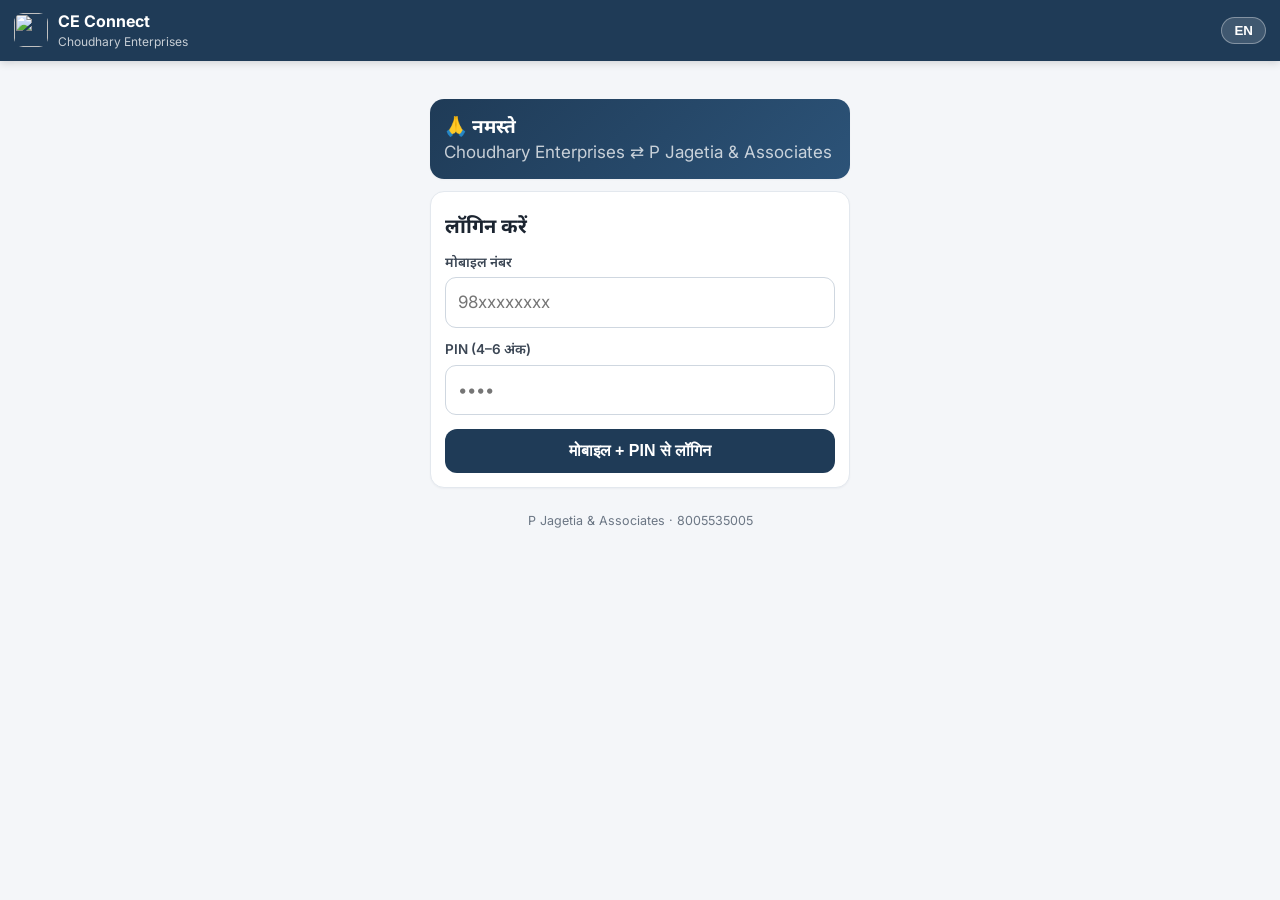
==== index.html @ 524fc50b "Add files via upload" ====
<!DOCTYPE html>
<html lang="hi">
<head>
  <meta charset="utf-8">
  <meta name="viewport" content="width=device-width, initial-scale=1, viewport-fit=cover">
  <meta name="theme-color" content="#1f3b57">
  <meta name="apple-mobile-web-app-capable" content="yes">
  <meta name="apple-mobile-web-app-title" content="CE Connect">
  <title>CE Connect — Choudhary Enterprises</title>
  <link rel="manifest" href="manifest.json">
  <link rel="icon" href="icons/icon-192.png">
  <link rel="apple-touch-icon" href="icons/icon-192.png">
  <link rel="preconnect" href="https://fonts.googleapis.com">
  <link href="https://fonts.googleapis.com/css2?family=Noto+Sans+Devanagari:wght@400;600;700&family=Inter:wght@400;600;700&display=swap" rel="stylesheet">
  <link rel="stylesheet" href="style.css">
</head>
<body>
  <header id="topbar">
    <button id="backBtn" class="icon-btn" aria-label="Back" hidden>‹</button>
    <div class="brand"><img src="icons/icon-192.png" alt=""><div><b id="topTitle">CE Connect</b><small id="topSub">Choudhary Enterprises</small></div></div>
    <button id="langBtn" class="pill-btn">EN</button>
  </header>
  <div id="demoBar" hidden></div>
  <main id="app"><div class="center muted">Loading…</div></main>
  <div id="toast" hidden></div>
  <div id="queueBar" hidden></div>
  <script src="config.js"></script>
  <script src="app.js"></script>
</body>
</html>
---- style.css ----
:root{
  --navy:#1f3b57; --navy2:#2c5378; --saffron:#e8892b; --bg:#f4f6f9; --card:#fff; --ink:#1b2430; --muted:#6b7684;
  --line:#e3e8ee; --green:#1f8a4c; --red:#c0392b; --amber:#b7791f; --radius:14px;
  --font:'Inter','Noto Sans Devanagari',system-ui,-apple-system,Segoe UI,Roboto,sans-serif;
}
*{box-sizing:border-box;-webkit-tap-highlight-color:transparent}
html,body{margin:0;background:var(--bg);color:var(--ink);font-family:var(--font);font-size:16px;line-height:1.45}
body.hi{font-size:17px}
#topbar{position:sticky;top:0;z-index:10;display:flex;align-items:center;gap:10px;padding:10px 14px;padding-top:calc(10px + env(safe-area-inset-top));background:var(--navy);color:#fff;box-shadow:0 2px 8px rgba(0,0,0,.15)}
.brand{display:flex;align-items:center;gap:10px;flex:1;min-width:0}
.brand img{width:34px;height:34px;border-radius:9px}
.brand b{display:block;font-size:16px}.brand small{display:block;opacity:.75;font-size:12px;white-space:nowrap;overflow:hidden;text-overflow:ellipsis}
.icon-btn{background:none;border:0;color:#fff;font-size:30px;line-height:1;padding:0 6px;cursor:pointer}
.pill-btn{background:rgba(255,255,255,.15);color:#fff;border:1px solid rgba(255,255,255,.35);border-radius:20px;padding:5px 12px;font-weight:600;cursor:pointer}
#demoBar{background:#fff4e5;color:#7a4b00;font-size:13px;padding:8px 14px;border-bottom:1px solid #f3d9b1}
#demoBar select{margin-left:6px;font-size:13px;width:auto;padding:4px 8px}
main{max-width:720px;margin:0 auto;padding:14px 14px 90px}
.center{text-align:center;padding:40px 10px}.muted{color:var(--muted)}.small{font-size:13px}
h2{font-size:20px;margin:6px 0 12px}h3{font-size:16px;margin:18px 0 8px;color:var(--navy)}
.card{background:var(--card);border:1px solid var(--line);border-radius:var(--radius);padding:14px;margin-bottom:12px;box-shadow:0 1px 2px rgba(16,24,40,.04)}
.hello{background:linear-gradient(135deg,var(--navy),var(--navy2));color:#fff;border:0}
.hello .muted{color:rgba(255,255,255,.75)}
.tiles{display:grid;grid-template-columns:1fr 1fr;gap:12px}
.tile{display:flex;flex-direction:column;gap:6px;align-items:flex-start;background:#fff;border:1px solid var(--line);border-radius:var(--radius);padding:16px 14px;text-decoration:none;color:var(--ink);font-weight:600;min-height:104px;cursor:pointer}
.tile .ic{font-size:28px}.tile small{font-weight:400;color:var(--muted);font-size:12.5px}
.tile.primary{background:var(--saffron);color:#fff;border-color:var(--saffron)}.tile.primary small{color:rgba(255,255,255,.9)}
.btn{display:inline-flex;align-items:center;justify-content:center;gap:8px;border:0;border-radius:12px;padding:13px 18px;font-size:16px;font-weight:600;cursor:pointer;background:var(--navy);color:#fff;text-decoration:none}
.btn.block{width:100%}.btn.alt{background:var(--saffron)}.btn.ghost{background:#eef2f6;color:var(--navy)}.btn.danger{background:#fdecea;color:var(--red)}
.btn.sm{padding:8px 12px;font-size:14px;border-radius:10px}
.btn:disabled{opacity:.55}
.row{display:flex;gap:10px;align-items:center}.row>*{flex:1}.wrap{flex-wrap:wrap}
label{display:block;font-size:13.5px;font-weight:600;color:#3b4654;margin:12px 0 5px}
input,select,textarea{width:100%;font:inherit;padding:12px;border:1px solid #cfd7e0;border-radius:11px;background:#fff;color:var(--ink)}
textarea{min-height:90px;resize:vertical}
input:focus,select:focus,textarea:focus{outline:2px solid #9cc3e6;border-color:var(--navy2)}
.chips{display:flex;gap:8px;flex-wrap:wrap;margin:6px 0}
.chip{border:1px solid #cfd7e0;background:#fff;border-radius:20px;padding:8px 13px;font-size:14px;cursor:pointer}
.chip.on{background:var(--navy);border-color:var(--navy);color:#fff}
.list .item{display:flex;gap:12px;align-items:center;padding:12px 2px;border-bottom:1px solid var(--line);cursor:pointer}
.list .item:last-child{border-bottom:0}
.item .ic{font-size:24px;width:34px;text-align:center}.item .main{flex:1;min-width:0}
.item .t{font-weight:600;word-break:break-word}.item .s{font-size:12.5px;color:var(--muted)}
.amt{font-weight:700;white-space:nowrap}.dr{color:var(--navy)}.cr{color:var(--green)}.neg{color:var(--red)}
.badge{display:inline-block;font-size:11.5px;font-weight:700;border-radius:20px;padding:3px 9px;background:#eef2f6;color:var(--navy)}
.badge.Open,.badge.New{background:#fff4e5;color:#9a5b00}.badge.InProgress,.badge.Query{background:#e8f1fb;color:#1d5fa3}.badge.Done,.badge.Filed{background:#e7f6ee;color:var(--green)}
.big{font-size:26px;font-weight:700}.mid{font-size:19px;font-weight:700}
.kpis{display:grid;grid-template-columns:1fr 1fr;gap:10px}
.kpi{background:#fff;border:1px solid var(--line);border-radius:12px;padding:12px}
.kpi .l{font-size:13px;color:var(--muted)}.kpi .v{font-size:20px;font-weight:700;margin-top:2px}
.kpi.in .v{color:var(--green)}.kpi.out .v{color:var(--red)}
table.led{width:100%;border-collapse:collapse;font-size:13.5px}
table.led th{position:sticky;top:58px;background:#eef2f6;text-align:left;padding:8px 6px;font-size:12px;color:#3b4654}
table.led td{padding:8px 6px;border-bottom:1px solid var(--line);vertical-align:top}
table.led td.n,table.led th.n{text-align:right;white-space:nowrap}
.thread .msg{background:#fff;border:1px solid var(--line);border-radius:12px;padding:10px 12px;margin:8px 0;max-width:88%}
.thread .msg.me{margin-left:auto;background:#e8f1fb;border-color:#cfe1f5}
.thread .msg .who{font-size:12px;color:var(--muted);margin-bottom:3px}
.file-pick{border:2px dashed #b8c4d1;border-radius:14px;padding:18px;text-align:center;background:#fafcfe;cursor:pointer}
.thumbs{display:flex;gap:8px;flex-wrap:wrap;margin-top:10px}
.thumbs div{position:relative;width:78px;height:78px;border-radius:10px;overflow:hidden;background:#eef2f6;display:flex;align-items:center;justify-content:center;font-size:12px}
.thumbs img{width:100%;height:100%;object-fit:cover}
.thumbs button{position:absolute;top:2px;right:2px;border:0;border-radius:50%;width:22px;height:22px;background:rgba(0,0,0,.6);color:#fff;cursor:pointer}
#toast{position:fixed;left:50%;bottom:24px;transform:translateX(-50%);background:#1b2430;color:#fff;padding:12px 18px;border-radius:12px;z-index:50;max-width:90%;text-align:center;box-shadow:0 6px 20px rgba(0,0,0,.25)}
#queueBar{position:fixed;left:0;right:0;bottom:0;background:#fff4e5;color:#7a4b00;padding:10px 14px;padding-bottom:calc(10px + env(safe-area-inset-bottom));font-size:14px;border-top:1px solid #f3d9b1;z-index:40;text-align:center}
.login-box{max-width:420px;margin:24px auto}
.or{display:flex;align-items:center;gap:10px;color:var(--muted);font-size:13px;margin:18px 0}
.or:before,.or:after{content:'';flex:1;height:1px;background:var(--line)}
.spinner{width:28px;height:28px;border:3px solid #d5dde6;border-top-color:var(--navy);border-radius:50%;animation:sp 0.8s linear infinite;margin:30px auto}
@keyframes sp{to{transform:rotate(360deg)}}
.sticky-search{position:sticky;top:58px;z-index:5;background:var(--bg);padding:6px 0 8px}
.foot{margin-top:24px;text-align:center;font-size:12.5px;color:var(--muted)}
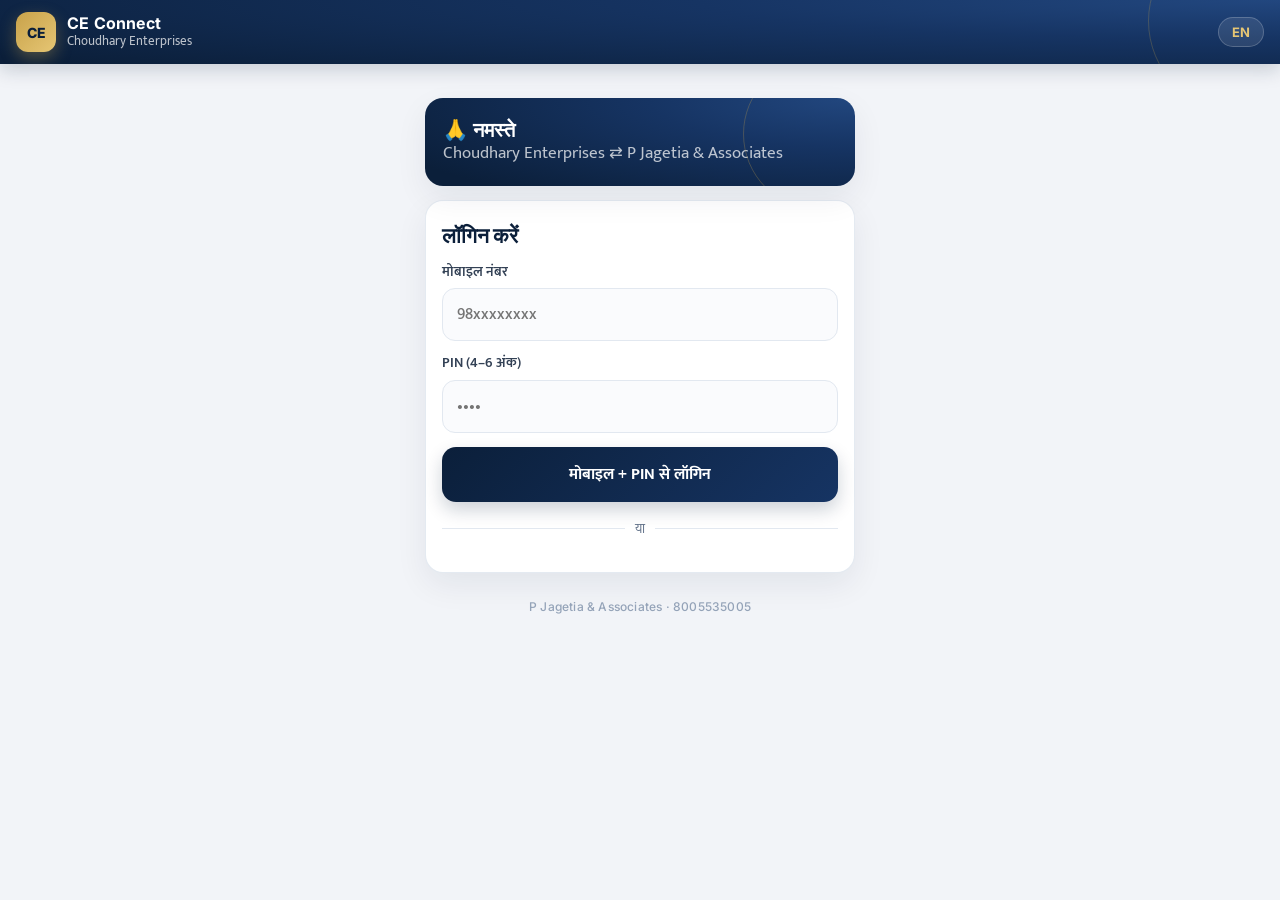
==== commit 9d5e085c: "v2: premium theme + Diesel module + sync health" ====
--- a/index.html
+++ b/index.html
@@ -3,7 +3,7 @@
 <head>
   <meta charset="utf-8">
   <meta name="viewport" content="width=device-width, initial-scale=1, viewport-fit=cover">
-  <meta name="theme-color" content="#1f3b57">
+  <meta name="theme-color" content="#0B1F3A">
   <meta name="apple-mobile-web-app-capable" content="yes">
   <meta name="apple-mobile-web-app-title" content="CE Connect">
   <title>CE Connect — Choudhary Enterprises</title>
@@ -11,13 +11,13 @@
   <link rel="icon" href="icons/icon-192.png">
   <link rel="apple-touch-icon" href="icons/icon-192.png">
   <link rel="preconnect" href="https://fonts.googleapis.com">
-  <link href="https://fonts.googleapis.com/css2?family=Noto+Sans+Devanagari:wght@400;600;700&family=Inter:wght@400;600;700&display=swap" rel="stylesheet">
+  <link href="https://fonts.googleapis.com/css2?family=Inter:wght@400;500;600;700;800&family=Mukta:wght@400;500;600;700;800&display=swap" rel="stylesheet">
   <link rel="stylesheet" href="style.css">
 </head>
 <body>
   <header id="topbar">
     <button id="backBtn" class="icon-btn" aria-label="Back" hidden>‹</button>
-    <div class="brand"><img src="icons/icon-192.png" alt=""><div><b id="topTitle">CE Connect</b><small id="topSub">Choudhary Enterprises</small></div></div>
+    <div class="brand"><div class="logo">CE</div><div><b id="topTitle">CE Connect</b><small id="topSub">Choudhary Enterprises</small></div></div>
     <button id="langBtn" class="pill-btn">EN</button>
   </header>
   <div id="demoBar" hidden></div>
--- a/style.css
+++ b/style.css
@@ -1,71 +1,173 @@
+/* CE Connect — premium theme (navy & gold) · P Jagetia & Associates */
 :root{
-  --navy:#1f3b57; --navy2:#2c5378; --saffron:#e8892b; --bg:#f4f6f9; --card:#fff; --ink:#1b2430; --muted:#6b7684;
-  --line:#e3e8ee; --green:#1f8a4c; --red:#c0392b; --amber:#b7791f; --radius:14px;
-  --font:'Inter','Noto Sans Devanagari',system-ui,-apple-system,Segoe UI,Roboto,sans-serif;
+  --navy:#0B1F3A; --navy2:#163463; --navy3:#22477F; --gold:#C8A24A; --gold2:#E6C674;
+  --bg:#F2F4F8; --card:#fff; --ink:#0F172A; --muted:#64748B; --line:#E2E8F0; --soft:#F8FAFC;
+  --green:#059669; --red:#DC2626; --amber:#EA580C; --radius:18px;
+  --shadow:0 12px 32px rgba(11,31,58,.07); --shadow-sm:0 2px 8px rgba(11,31,58,.05);
+  --font:'Mukta','Inter',system-ui,-apple-system,Segoe UI,Roboto,sans-serif; --num:'Inter',system-ui,sans-serif;
 }
 *{box-sizing:border-box;-webkit-tap-highlight-color:transparent}
-html,body{margin:0;background:var(--bg);color:var(--ink);font-family:var(--font);font-size:16px;line-height:1.45}
-body.hi{font-size:17px}
-#topbar{position:sticky;top:0;z-index:10;display:flex;align-items:center;gap:10px;padding:10px 14px;padding-top:calc(10px + env(safe-area-inset-top));background:var(--navy);color:#fff;box-shadow:0 2px 8px rgba(0,0,0,.15)}
-.brand{display:flex;align-items:center;gap:10px;flex:1;min-width:0}
-.brand img{width:34px;height:34px;border-radius:9px}
-.brand b{display:block;font-size:16px}.brand small{display:block;opacity:.75;font-size:12px;white-space:nowrap;overflow:hidden;text-overflow:ellipsis}
-.icon-btn{background:none;border:0;color:#fff;font-size:30px;line-height:1;padding:0 6px;cursor:pointer}
-.pill-btn{background:rgba(255,255,255,.15);color:#fff;border:1px solid rgba(255,255,255,.35);border-radius:20px;padding:5px 12px;font-weight:600;cursor:pointer}
-#demoBar{background:#fff4e5;color:#7a4b00;font-size:13px;padding:8px 14px;border-bottom:1px solid #f3d9b1}
+html,body{margin:0;background:var(--bg);color:var(--ink);font-family:var(--font);font-size:16px;line-height:1.45;-webkit-font-smoothing:antialiased}
+body.hi{font-size:16.5px}
+a{color:inherit}
+
+/* Header */
+#topbar{position:sticky;top:0;z-index:20;display:flex;align-items:center;gap:12px;padding:12px 16px;padding-top:calc(12px + env(safe-area-inset-top));
+  background:radial-gradient(120% 160% at 100% 0%,var(--navy3) 0%,var(--navy2) 38%,var(--navy) 100%);color:#fff;box-shadow:0 6px 18px rgba(11,31,58,.18);overflow:hidden}
+#topbar:after{content:'';position:absolute;right:-50px;top:-70px;width:180px;height:180px;border-radius:50%;border:1px solid rgba(200,162,74,.25);pointer-events:none}
+.brand{display:flex;align-items:center;gap:11px;flex:1;min-width:0;position:relative;z-index:1}
+.logo{width:40px;height:40px;border-radius:12px;background:linear-gradient(135deg,var(--gold),var(--gold2));display:grid;place-items:center;font:800 14px var(--num);color:var(--navy);box-shadow:0 6px 16px rgba(200,162,74,.35);flex:none}
+.brand b{display:block;font:700 16px var(--num);letter-spacing:.2px}
+.brand small{display:block;opacity:.72;font-size:12.5px;white-space:nowrap;overflow:hidden;text-overflow:ellipsis}
+.icon-btn{background:none;border:0;color:#fff;font-size:30px;line-height:1;padding:0 4px;cursor:pointer;position:relative;z-index:1}
+.pill-btn{position:relative;z-index:1;background:rgba(255,255,255,.1);color:var(--gold2);border:1px solid rgba(255,255,255,.2);border-radius:30px;padding:6px 13px;font:700 13px var(--num);cursor:pointer}
+#demoBar{background:#FFFBEB;color:#7a4b00;font-size:13px;padding:8px 16px;border-bottom:1px solid #F3E2B3}
 #demoBar select{margin-left:6px;font-size:13px;width:auto;padding:4px 8px}
-main{max-width:720px;margin:0 auto;padding:14px 14px 90px}
+
+main{max-width:760px;margin:0 auto;padding:16px 14px 96px}
 .center{text-align:center;padding:40px 10px}.muted{color:var(--muted)}.small{font-size:13px}
-h2{font-size:20px;margin:6px 0 12px}h3{font-size:16px;margin:18px 0 8px;color:var(--navy)}
-.card{background:var(--card);border:1px solid var(--line);border-radius:var(--radius);padding:14px;margin-bottom:12px;box-shadow:0 1px 2px rgba(16,24,40,.04)}
-.hello{background:linear-gradient(135deg,var(--navy),var(--navy2));color:#fff;border:0}
-.hello .muted{color:rgba(255,255,255,.75)}
+h2{font:700 21px var(--num);color:var(--navy);margin:6px 0 14px;letter-spacing:-.2px}
+h3{font:700 15px var(--num);margin:20px 0 10px;color:var(--navy);display:flex;align-items:center;gap:8px}
+h3:before{content:'';width:7px;height:7px;border-radius:50%;background:var(--gold);flex:none}
+
+.card{background:var(--card);border:1px solid rgba(226,232,240,.9);border-radius:var(--radius);padding:16px;margin-bottom:14px;box-shadow:var(--shadow)}
+.hello{background:radial-gradient(120% 140% at 100% 0%,var(--navy3) 0%,var(--navy2) 40%,var(--navy) 100%);color:#fff;border:0;position:relative;overflow:hidden;padding:20px 18px}
+.hello:after{content:'';position:absolute;right:-40px;top:-40px;width:150px;height:150px;border-radius:50%;border:1px solid rgba(200,162,74,.28)}
+.hello .muted{color:rgba(255,255,255,.72)}
+.hello .eyebrow{font:700 10.5px var(--num);letter-spacing:2.2px;color:var(--gold2);text-transform:uppercase}
+
 .tiles{display:grid;grid-template-columns:1fr 1fr;gap:12px}
-.tile{display:flex;flex-direction:column;gap:6px;align-items:flex-start;background:#fff;border:1px solid var(--line);border-radius:var(--radius);padding:16px 14px;text-decoration:none;color:var(--ink);font-weight:600;min-height:104px;cursor:pointer}
-.tile .ic{font-size:28px}.tile small{font-weight:400;color:var(--muted);font-size:12.5px}
-.tile.primary{background:var(--saffron);color:#fff;border-color:var(--saffron)}.tile.primary small{color:rgba(255,255,255,.9)}
-.btn{display:inline-flex;align-items:center;justify-content:center;gap:8px;border:0;border-radius:12px;padding:13px 18px;font-size:16px;font-weight:600;cursor:pointer;background:var(--navy);color:#fff;text-decoration:none}
-.btn.block{width:100%}.btn.alt{background:var(--saffron)}.btn.ghost{background:#eef2f6;color:var(--navy)}.btn.danger{background:#fdecea;color:var(--red)}
-.btn.sm{padding:8px 12px;font-size:14px;border-radius:10px}
+.tile{display:flex;flex-direction:column;gap:8px;align-items:flex-start;background:#fff;border:1px solid var(--line);border-radius:var(--radius);padding:16px 14px;text-decoration:none;color:var(--ink);font-weight:700;font-size:15.5px;min-height:118px;cursor:pointer;box-shadow:var(--shadow-sm);transition:transform .12s,box-shadow .12s}
+.tile:active{transform:scale(.98)}
+.tile .ic{width:42px;height:42px;border-radius:13px;display:grid;place-items:center;font-size:21px;background:linear-gradient(135deg,#EEF2F8,#E3E9F3)}
+.tile small{font-weight:400;color:var(--muted);font-size:12.5px;line-height:1.3}
+.tile.primary{background:linear-gradient(135deg,var(--navy),var(--navy2));color:#fff;border-color:var(--navy)}
+.tile.primary .ic{background:linear-gradient(135deg,var(--gold),var(--gold2))}
+.tile.primary small{color:rgba(255,255,255,.75)}
+.tile.gold{background:linear-gradient(135deg,var(--gold),var(--gold2));color:var(--navy);border-color:var(--gold)}
+.tile.gold .ic{background:rgba(255,255,255,.55)}
+.tile.gold small{color:rgba(11,31,58,.75)}
+
+.btn{display:inline-flex;align-items:center;justify-content:center;gap:8px;border:0;border-radius:14px;padding:14px 18px;font:700 16px var(--font);cursor:pointer;background:linear-gradient(135deg,var(--navy),var(--navy2));color:#fff;text-decoration:none;box-shadow:0 8px 18px rgba(11,31,58,.2)}
+.btn.block{width:100%}
+.btn.alt,.btn.gold{background:linear-gradient(135deg,var(--gold),var(--gold2));color:var(--navy);box-shadow:0 8px 18px rgba(200,162,74,.28)}
+.btn.wa{background:linear-gradient(135deg,#128C7E,#25D366)}
+.btn.ghost{background:#fff;color:var(--navy);border:1.5px solid var(--line);box-shadow:none}
+.btn.danger{background:#FEF2F2;color:var(--red);box-shadow:none}
+.btn.sm{padding:8px 13px;font-size:14px;border-radius:11px;box-shadow:none}
 .btn:disabled{opacity:.55}
+
 .row{display:flex;gap:10px;align-items:center}.row>*{flex:1}.wrap{flex-wrap:wrap}
-label{display:block;font-size:13.5px;font-weight:600;color:#3b4654;margin:12px 0 5px}
-input,select,textarea{width:100%;font:inherit;padding:12px;border:1px solid #cfd7e0;border-radius:11px;background:#fff;color:var(--ink)}
-textarea{min-height:90px;resize:vertical}
-input:focus,select:focus,textarea:focus{outline:2px solid #9cc3e6;border-color:var(--navy2)}
+label{display:block;font-size:14px;font-weight:600;color:#334155;margin:12px 0 6px}
+input,select,textarea{width:100%;font:500 16px var(--font);padding:12px 14px;border:1.5px solid var(--line);border-radius:13px;background:#FAFBFD;color:var(--ink);outline:none;transition:.15s}
+input:focus,select:focus,textarea:focus{border-color:var(--navy);background:#fff;box-shadow:0 0 0 4px rgba(11,31,58,.07)}
+input[readonly]{background:#F1F5F9;color:#475569}
+textarea{min-height:88px;resize:vertical}
 .chips{display:flex;gap:8px;flex-wrap:wrap;margin:6px 0}
-.chip{border:1px solid #cfd7e0;background:#fff;border-radius:20px;padding:8px 13px;font-size:14px;cursor:pointer}
+.chip{border:1.5px solid var(--line);background:#fff;border-radius:30px;padding:8px 14px;font-size:14px;font-weight:600;cursor:pointer;text-decoration:none;color:#334155}
 .chip.on{background:var(--navy);border-color:var(--navy);color:#fff}
-.list .item{display:flex;gap:12px;align-items:center;padding:12px 2px;border-bottom:1px solid var(--line);cursor:pointer}
+
+.list .item{display:flex;gap:12px;align-items:center;padding:13px 2px;border-bottom:1px solid #F1F4F8;cursor:pointer}
 .list .item:last-child{border-bottom:0}
-.item .ic{font-size:24px;width:34px;text-align:center}.item .main{flex:1;min-width:0}
-.item .t{font-weight:600;word-break:break-word}.item .s{font-size:12.5px;color:var(--muted)}
-.amt{font-weight:700;white-space:nowrap}.dr{color:var(--navy)}.cr{color:var(--green)}.neg{color:var(--red)}
-.badge{display:inline-block;font-size:11.5px;font-weight:700;border-radius:20px;padding:3px 9px;background:#eef2f6;color:var(--navy)}
-.badge.Open,.badge.New{background:#fff4e5;color:#9a5b00}.badge.InProgress,.badge.Query{background:#e8f1fb;color:#1d5fa3}.badge.Done,.badge.Filed{background:#e7f6ee;color:var(--green)}
-.big{font-size:26px;font-weight:700}.mid{font-size:19px;font-weight:700}
+.item .ic{font-size:20px;width:38px;height:38px;border-radius:11px;display:grid;place-items:center;background:#F1F5F9;flex:none}
+.item .main{flex:1;min-width:0}
+.item .t{font-weight:700;word-break:break-word}.item .s{font-size:12.5px;color:var(--muted)}
+.amt{font:700 15px var(--num);white-space:nowrap;font-variant-numeric:tabular-nums}.dr{color:var(--navy)}.cr{color:var(--green)}.neg{color:var(--red)}
+.badge{display:inline-block;font:700 11px var(--num);border-radius:20px;padding:3px 10px;letter-spacing:.3px;background:#EEF2FF;color:#3730A3}
+.badge.Open,.badge.New,.badge.WATCH{background:#FFEDD5;color:#C2410C}.badge.InProgress,.badge.Query,.badge.PENDING{background:#E0E7FF;color:#3730A3}
+.badge.Done,.badge.Filed,.badge.OK,.badge.PAID{background:#DCFCE7;color:#047857}.badge.RED{background:#FEE2E2;color:#B91C1C}
+.big{font:800 28px var(--num);color:var(--navy)}.mid{font:700 20px var(--num)}
+
 .kpis{display:grid;grid-template-columns:1fr 1fr;gap:10px}
-.kpi{background:#fff;border:1px solid var(--line);border-radius:12px;padding:12px}
-.kpi .l{font-size:13px;color:var(--muted)}.kpi .v{font-size:20px;font-weight:700;margin-top:2px}
-.kpi.in .v{color:var(--green)}.kpi.out .v{color:var(--red)}
+.kpi{background:#fff;border:1px solid var(--line);border-radius:16px;padding:13px 14px;position:relative;overflow:hidden;box-shadow:var(--shadow-sm);text-decoration:none;color:inherit;display:block}
+.kpi:before{content:'';position:absolute;left:0;top:0;bottom:0;width:4px;background:var(--c,var(--navy))}
+.kpi .l{font:600 11px var(--num);letter-spacing:.8px;text-transform:uppercase;color:var(--muted)}
+.kpi .v{font:800 21px var(--num);margin-top:3px;color:var(--navy);letter-spacing:-.3px;font-variant-numeric:tabular-nums}
+.kpi.in{--c:var(--green)}.kpi.in .v{color:var(--green)}.kpi.out{--c:var(--red)}.kpi.out .v{color:var(--red)}.kpi.gold{--c:var(--gold)}
+
 table.led{width:100%;border-collapse:collapse;font-size:13.5px}
-table.led th{position:sticky;top:58px;background:#eef2f6;text-align:left;padding:8px 6px;font-size:12px;color:#3b4654}
-table.led td{padding:8px 6px;border-bottom:1px solid var(--line);vertical-align:top}
-table.led td.n,table.led th.n{text-align:right;white-space:nowrap}
-.thread .msg{background:#fff;border:1px solid var(--line);border-radius:12px;padding:10px 12px;margin:8px 0;max-width:88%}
-.thread .msg.me{margin-left:auto;background:#e8f1fb;border-color:#cfe1f5}
+table.led th{position:sticky;top:64px;background:#FAFBFD;text-align:left;padding:9px 7px;font:600 10.5px var(--num);letter-spacing:.8px;text-transform:uppercase;color:var(--muted);border-bottom:1.5px solid var(--line)}
+table.led td{padding:9px 7px;border-bottom:1px solid #F1F4F8;vertical-align:top}
+table.led td.n,table.led th.n{text-align:right;white-space:nowrap;font-family:var(--num);font-variant-numeric:tabular-nums}
+
+.thread .msg{background:#fff;border:1px solid var(--line);border-radius:14px;padding:10px 13px;margin:8px 0;max-width:88%;box-shadow:var(--shadow-sm)}
+.thread .msg.me{margin-left:auto;background:#EEF2F8;border-color:#DCE4F0}
 .thread .msg .who{font-size:12px;color:var(--muted);margin-bottom:3px}
-.file-pick{border:2px dashed #b8c4d1;border-radius:14px;padding:18px;text-align:center;background:#fafcfe;cursor:pointer}
+.file-pick{border:2px dashed #CBD5E1;border-radius:16px;padding:18px;text-align:center;background:#FAFBFD;cursor:pointer;font-weight:600;color:var(--navy)}
 .thumbs{display:flex;gap:8px;flex-wrap:wrap;margin-top:10px}
-.thumbs div{position:relative;width:78px;height:78px;border-radius:10px;overflow:hidden;background:#eef2f6;display:flex;align-items:center;justify-content:center;font-size:12px}
+.thumbs div{position:relative;width:80px;height:80px;border-radius:12px;overflow:hidden;background:#EEF2F8;display:flex;align-items:center;justify-content:center;font-size:12px}
 .thumbs img{width:100%;height:100%;object-fit:cover}
-.thumbs button{position:absolute;top:2px;right:2px;border:0;border-radius:50%;width:22px;height:22px;background:rgba(0,0,0,.6);color:#fff;cursor:pointer}
-#toast{position:fixed;left:50%;bottom:24px;transform:translateX(-50%);background:#1b2430;color:#fff;padding:12px 18px;border-radius:12px;z-index:50;max-width:90%;text-align:center;box-shadow:0 6px 20px rgba(0,0,0,.25)}
-#queueBar{position:fixed;left:0;right:0;bottom:0;background:#fff4e5;color:#7a4b00;padding:10px 14px;padding-bottom:calc(10px + env(safe-area-inset-bottom));font-size:14px;border-top:1px solid #f3d9b1;z-index:40;text-align:center}
-.login-box{max-width:420px;margin:24px auto}
+.thumbs button{position:absolute;top:3px;right:3px;border:0;border-radius:50%;width:22px;height:22px;background:rgba(11,31,58,.75);color:#fff;cursor:pointer}
+
+#toast{position:fixed;left:50%;bottom:26px;transform:translateX(-50%);background:var(--ink);color:#fff;padding:13px 20px;border-radius:14px;z-index:60;max-width:90%;text-align:center;font-weight:600;box-shadow:0 10px 30px rgba(0,0,0,.25)}
+#queueBar{position:fixed;left:0;right:0;bottom:0;background:#FFFBEB;color:#7a4b00;padding:10px 14px;padding-bottom:calc(10px + env(safe-area-inset-bottom));font-size:14px;border-top:1px solid #F3E2B3;z-index:40;text-align:center}
+.login-box{max-width:430px;margin:18px auto}
 .or{display:flex;align-items:center;gap:10px;color:var(--muted);font-size:13px;margin:18px 0}
 .or:before,.or:after{content:'';flex:1;height:1px;background:var(--line)}
-.spinner{width:28px;height:28px;border:3px solid #d5dde6;border-top-color:var(--navy);border-radius:50%;animation:sp 0.8s linear infinite;margin:30px auto}
+.spinner{width:30px;height:30px;border:3px solid #D5DDE6;border-top-color:var(--gold);border-radius:50%;animation:sp .8s linear infinite;margin:34px auto}
 @keyframes sp{to{transform:rotate(360deg)}}
-.sticky-search{position:sticky;top:58px;z-index:5;background:var(--bg);padding:6px 0 8px}
-.foot{margin-top:24px;text-align:center;font-size:12.5px;color:var(--muted)}
+.sticky-search{position:sticky;top:64px;z-index:5;background:var(--bg);padding:6px 0 8px}
+.foot{margin-top:26px;text-align:center;font:500 12px var(--num);color:#94A3B8;letter-spacing:.2px}
+.foot b{color:var(--gold)}
+
+/* Sync health */
+.health{display:flex;align-items:center;gap:10px;padding:11px 14px;border-radius:14px;font-size:13.5px;font-weight:600;margin-bottom:12px;border:1px solid}
+.health .dot{width:9px;height:9px;border-radius:50%;background:currentColor;flex:none}
+.health.ok{background:#ECFDF5;color:var(--green);border-color:#BBF7D0}.health.warn{background:#FFF7ED;color:var(--amber);border-color:#FED7AA}.health.bad{background:#FEF2F2;color:var(--red);border-color:#FECACA}
+
+/* Diesel */
+.sec{font:700 11.5px var(--num);letter-spacing:1.3px;text-transform:uppercase;color:var(--navy);margin-bottom:4px;display:flex;align-items:center;gap:9px}
+.sec b{width:24px;height:24px;border-radius:8px;background:linear-gradient(135deg,var(--gold),var(--gold2));color:var(--navy);display:grid;place-items:center;font-size:11.5px}
+.info3{display:grid;grid-template-columns:1fr 1fr 1fr;gap:8px;margin-top:12px}
+.pill{background:linear-gradient(180deg,#F8FAFC,#F1F5F9);border:1px solid var(--line);border-radius:13px;padding:10px 11px}
+.pill small{display:block;font-size:11.5px;color:var(--muted)}.pill strong{font:700 14.5px var(--num);color:var(--navy)}
+.calc{margin-top:12px;padding:12px 14px;border-radius:13px;background:#EEF2F8;display:flex;justify-content:space-between;align-items:center;font-weight:600;font-size:14.5px;color:#334155}
+.calc strong{font:700 16px var(--num);color:var(--navy)}
+.toggle{display:flex;align-items:center;justify-content:space-between;padding:12px 14px;border:1.5px solid var(--line);border-radius:13px;margin-top:12px;font-weight:600}
+.toggle small{display:block;font-weight:400;color:var(--muted);font-size:12.5px}
+.switch{position:relative;width:50px;height:29px;flex:none;margin:0}
+.switch input{display:none}
+.slider{position:absolute;inset:0;background:#CBD5E1;border-radius:20px;transition:.2s;cursor:pointer}
+.slider:before{content:'';position:absolute;width:23px;height:23px;left:3px;top:3px;background:#fff;border-radius:50%;transition:.2s;box-shadow:0 2px 4px rgba(0,0,0,.15)}
+.switch input:checked+.slider{background:var(--green)}.switch input:checked+.slider:before{transform:translateX(21px)}
+.photos{display:grid;grid-template-columns:repeat(3,1fr);gap:10px;margin-top:10px}
+.shot{aspect-ratio:1;border:2px dashed #CBD5E1;border-radius:16px;display:flex;flex-direction:column;align-items:center;justify-content:center;text-align:center;font-size:12.5px;line-height:1.25;color:var(--muted);position:relative;overflow:hidden;cursor:pointer;background:#FAFBFD;padding:6px;font-weight:600}
+.shot img{position:absolute;inset:0;width:100%;height:100%;object-fit:cover}
+.shot .tag{position:absolute;top:6px;right:6px;font:700 9.5px var(--num);padding:2px 6px;border-radius:6px;z-index:2}
+.tag.r{background:var(--red);color:#fff}.tag.o{background:#E2E8F0;color:#475569}
+.shot.done{border:2px solid var(--green)}
+.shot.done:after{content:'✓';position:absolute;bottom:6px;right:6px;width:22px;height:22px;border-radius:50%;background:var(--green);color:#fff;display:grid;place-items:center;font:700 13px var(--num);z-index:2}
+.gps{display:flex;align-items:center;gap:10px;padding:12px 14px;border-radius:13px;font-weight:600;font-size:14.5px}
+.gps a{margin-left:auto;text-decoration:underline;cursor:pointer}
+.gps.ok{background:#ECFDF5;color:var(--green)}.gps.wait{background:#FFF7ED;color:var(--amber)}.gps.bad{background:#FEF2F2;color:var(--red)}
+.gps .dot{width:9px;height:9px;border-radius:50%;background:currentColor;flex:none}
+.gps.wait .dot{animation:pulse 1s infinite}@keyframes pulse{50%{opacity:.3}}
+.idbox{margin:16px 0 4px;border:1.5px dashed var(--gold);border-radius:15px;padding:14px;text-align:center;background:#FFFBEB}
+.idbox small{display:block;color:var(--muted);font:600 12px var(--num);letter-spacing:1px}
+.idbox strong{font:800 22px var(--num);color:var(--navy);letter-spacing:1px}
+.tick{width:78px;height:78px;border-radius:50%;margin:0 auto 12px;background:linear-gradient(135deg,#10B981,#059669);display:grid;place-items:center;box-shadow:0 12px 26px rgba(5,150,105,.3);color:#fff;font-size:38px}
+.rule{margin-top:14px;padding:12px 14px;border-radius:13px;background:#EEF2F8;font-size:13.5px;color:#334155;line-height:1.5}
+.alert{border:1px solid #FDE2E2;background:linear-gradient(180deg,#FFFBFB,#fff);border-radius:14px;padding:12px 14px;margin-bottom:10px}
+.alert.WATCH{border-color:#FDE7D3;background:linear-gradient(180deg,#FFFCF8,#fff)}
+.alert ul{margin:8px 0 6px 18px;padding:0;font-size:13.5px;color:#334155;line-height:1.55}
+.links a{font:600 12px var(--num);color:var(--navy);margin-right:12px;text-decoration:none;border-bottom:1px dashed var(--gold);cursor:pointer}
+.chart{display:flex;align-items:flex-end;gap:4px;height:150px;padding-top:10px;border-bottom:1px solid var(--line)}
+.chart .col{flex:1;display:flex;flex-direction:column;align-items:center;justify-content:flex-end;height:100%;gap:4px}
+.chart .col div{width:100%;max-width:22px;background:linear-gradient(180deg,var(--gold2),var(--gold));border-radius:6px 6px 2px 2px;min-height:3px}
+.chart .col span{font:600 9.5px var(--num);color:var(--muted)}
+.tw{overflow:auto;max-height:480px}
+.dev{font:700 13px var(--num)}.dev.bad{color:var(--red)}.dev.good{color:var(--green)}
+.fuelcard{background:linear-gradient(135deg,#fff,#FFFBEB);border:1px solid #F3E2B3}
+
+/* Print (ledger / control room) */
+.print-only{display:none}
+@media print{
+  #topbar,#demoBar,#queueBar,.no-print,.sticky-search .chips{display:none!important}
+  body{background:#fff}main{max-width:none;padding:0}
+  .print-only{display:block}
+  .card{box-shadow:none;border:1px solid #ddd;break-inside:avoid}
+  table.led th{position:static}
+  .lh{display:flex;justify-content:space-between;align-items:flex-end;border-bottom:3px solid var(--gold);padding-bottom:10px;margin-bottom:14px}
+  .lh b{font:800 20px var(--num);color:var(--navy)}
+}
+.tw table.led th{top:0;z-index:1}
